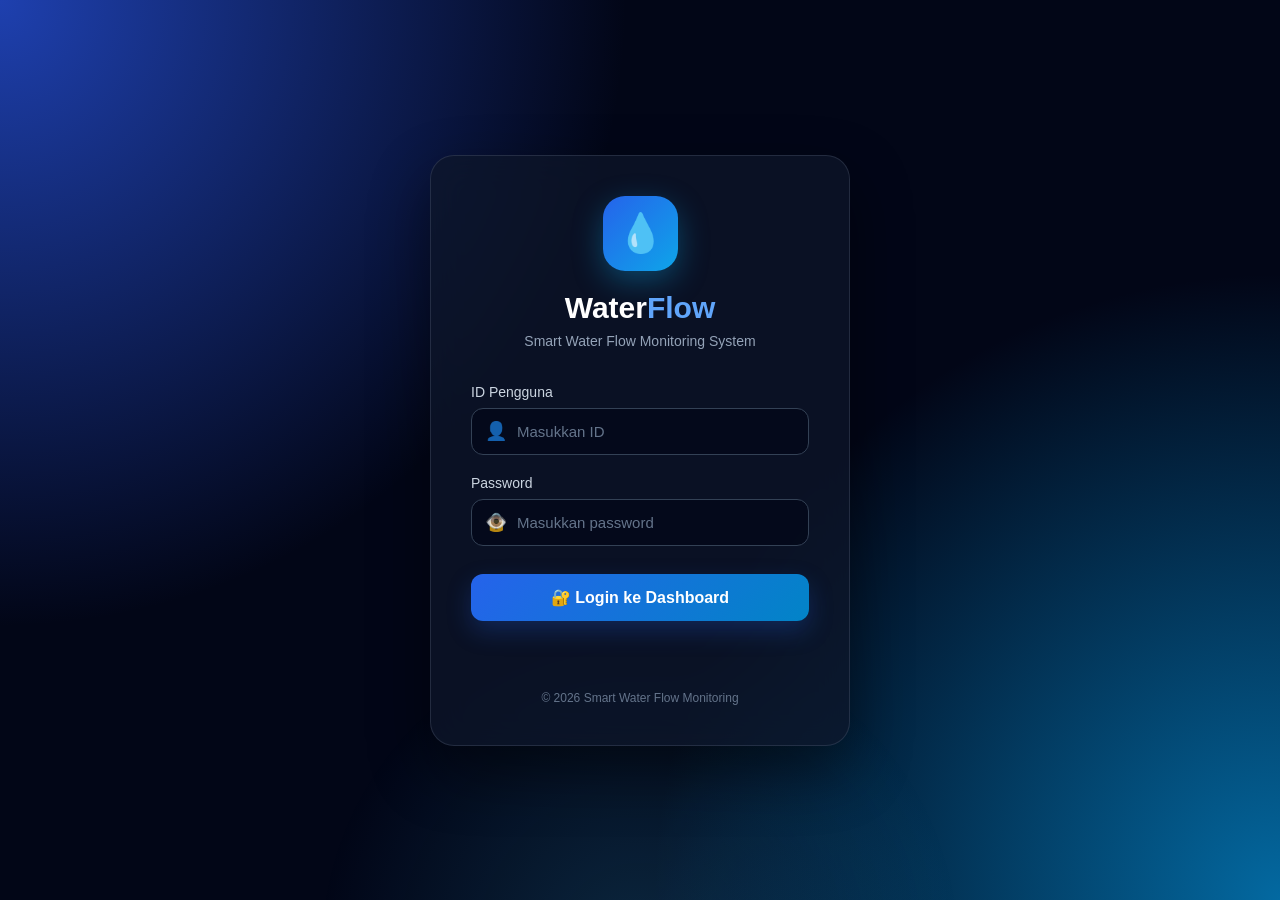
==== halaman.html @ d9dad4d0 "Add files via upload" ====
<!DOCTYPE html>
<html lang="id">

<head>

    <meta charset="UTF-8">

    <meta name="viewport"
          content="width=device-width, initial-scale=1.0">

    <title>login</title><link rel='stylesheet' href='style.css'></head>

    <style>

        * {
            margin: 0;
            padding: 0;
            box-sizing: border-box;
        }

        body {

            min-height: 100vh;

            font-family:
                "Segoe UI",
                Arial,
                sans-serif;

            background:
                radial-gradient(
                    circle at top left,
                    #1e40af,
                    transparent 40%
                ),
                radial-gradient(
                    circle at bottom right,
                    #0369a1,
                    transparent 40%
                ),
                #020617;

            color: white;

            display: flex;

            align-items: center;

            justify-content: center;

            overflow: hidden;

        }


        /* =========================
           BACKGROUND WATER
        ========================= */

        .water {

            position: fixed;

            width: 700px;

            height: 700px;

            border-radius: 50%;

            background:
                radial-gradient(
                    circle,
                    rgba(56,189,248,.18),
                    transparent 65%
                );

            bottom: -400px;

            left: 50%;

            transform: translateX(-50%);

            animation:
                waterMove 6s ease-in-out infinite;

        }

        @keyframes waterMove {

            0%,100% {

                transform:
                    translateX(-50%)
                    translateY(0);

            }

            50% {

                transform:
                    translateX(-50%)
                    translateY(-40px);

            }

        }


        /* =========================
           LOGIN CARD
        ========================= */

        .login-container {

            position: relative;

            width: 420px;

            max-width: 90%;

            padding: 40px;

            background:
                rgba(15,23,42,.72);

            border:
                1px solid
                rgba(148,163,184,.18);

            border-radius: 24px;

            backdrop-filter: blur(18px);

            -webkit-backdrop-filter: blur(18px);

            box-shadow:
                0 25px 60px
                rgba(0,0,0,.45);

            z-index: 2;

        }


        /* =========================
           LOGO
        ========================= */

        .logo {

            width: 75px;

            height: 75px;

            margin: 0 auto 20px;

            display: flex;

            align-items: center;

            justify-content: center;

            border-radius: 22px;

            background:
                linear-gradient(
                    135deg,
                    #2563eb,
                    #0ea5e9
                );

            font-size: 38px;

            box-shadow:
                0 10px 30px
                rgba(14,165,233,.35);

        }


        /* =========================
           TITLE
        ========================= */

        .title {

            text-align: center;

            font-size: 30px;

            font-weight: 700;

            margin-bottom: 8px;

        }

        .title span {

            color: #60a5fa;

        }

        .subtitle {

            text-align: center;

            color: #94a3b8;

            font-size: 14px;

            margin-bottom: 35px;

        }


        /* =========================
           INPUT
        ========================= */

        .input-group {

            margin-bottom: 20px;

        }

        .input-group label {

            display: block;

            color: #cbd5e1;

            font-size: 14px;

            margin-bottom: 8px;

        }

        .input-wrapper {

            position: relative;

        }

        .input-wrapper span {

            position: absolute;

            left: 14px;

            top: 50%;

            transform:
                translateY(-50%);

            font-size: 18px;

            opacity: .8;

        }

        .input-wrapper input {

            width: 100%;

            padding:
                14px
                45px
                14px
                45px;

            background:
                rgba(2,6,23,.65);

            border:
                1px solid
                #334155;

            border-radius: 12px;

            color: white;

            font-size: 15px;

            outline: none;

            transition: .25s;

        }

        .input-wrapper input::placeholder {

            color: #64748b;

        }

        .input-wrapper input:focus {

            border-color:
                #38bdf8;

            box-shadow:
                0 0 0 3px
                rgba(56,189,248,.1);

        }


        /* =========================
           PASSWORD BUTTON
        ========================= */

        .show-password {

            position: absolute;

            right: 14px;

            top: 50%;

            transform:
                translateY(-50%);

            cursor: pointer;

            color: #94a3b8;

            font-size: 17px;

        }

        .show-password:hover {

            color: white;

        }


        /* =========================
           LOGIN BUTTON
        ========================= */

        .login-button {

            width: 100%;

            padding: 14px;

            margin-top: 8px;

            border: none;

            border-radius: 12px;

            background:
                linear-gradient(
                    135deg,
                    #2563eb,
                    #0284c7
                );

            color: white;

            font-size: 16px;

            font-weight: 600;

            cursor: pointer;

            transition: .25s;

            box-shadow:
                0 10px 25px
                rgba(37,99,235,.25);

        }

        .login-button:hover {

            transform:
                translateY(-2px);

            box-shadow:
                0 15px 30px
                rgba(37,99,235,.35);

        }

        .login-button:active {

            transform:
                translateY(0);

        }


        /* =========================
           MESSAGE
        ========================= */

        #message {

            min-height: 22px;

            text-align: center;

            margin-top: 18px;

            font-size: 14px;

        }


        /* =========================
           FOOTER
        ========================= */

        .footer {

            text-align: center;

            margin-top: 30px;

            color: #64748b;

            font-size: 12px;

        }


        /* =========================
           RESPONSIVE
        ========================= */

        @media (max-width: 500px) {

            .login-container {

                padding: 30px 24px;

            }

            .title {

                font-size: 26px;

            }

        }

    </style>

</head>


<body>


    <!-- Background -->

    <div class="water"></div>


    <!-- LOGIN -->

    <div class="login-container">


        <div class="logo">

            💧

        </div>


        <h1 class="title">

            Water<span>Flow</span>

        </h1>


        <p class="subtitle">

            Smart Water Flow Monitoring System

        </p>


        <form id="loginForm">


            <!-- ID -->

            <div class="input-group">

                <label>
                    ID Pengguna
                </label>

                <div class="input-wrapper">

                    <span>👤</span>

                    <input
                        type="text"
                        id="username"
                        placeholder="Masukkan ID"
                        autocomplete="username"
                        required
                    >

                </div>

            </div>


            <!-- PASSWORD -->

            <div class="input-group">

                <label>
                    Password
                </label>

                <div class="input-wrapper">

                    <span>🔒</span>

                    <input
                        type="password"
                        id="password"
                        placeholder="Masukkan password"
                        autocomplete="current-password"
                        required
                    >

                    <span
                        class="show-password"
                        id="showPassword"
                        title="Tampilkan password"
                    >
                        👁️
                    </span>

                </div>

            </div>


            <!-- BUTTON -->

            <button
                type="submit"
                class="login-button"
            >

                🔐 Login ke Dashboard

            </button>


            <div id="message"></div>


        </form>


        <div class="footer">

            © 2026 Smart Water Flow Monitoring

        </div>


    </div>


    <script>


        /* =========================
           LOGIN
        ========================= */

        document
            .getElementById("loginForm")
            .addEventListener(
                "submit",
                function(event) {

                    event.preventDefault();


                    const username =
                        document
                        .getElementById("username")
                        .value
                        .trim();

                    const password =
                        document
                        .getElementById("password")
                        .value;

                    const message =
                        document
                        .getElementById("message");


                    if (
                        username === "teknisi" &&
                        password === "12345"
                    ) {

                        message.innerHTML =
                            "✅ Login berhasil...";

                        message.style.color =
                            "#22c55e";


                        setTimeout(
                            function() {

                                window.location.href =
                                    "./index.html";

                            },
                            600
                        );


                    } else {

                        message.innerHTML =
                            "❌ ID atau password salah.";

                        message.style.color =
                            "#ef4444";

                    }

                }
            );


        /* =========================
           SHOW PASSWORD
        ========================= */

        document
            .getElementById("showPassword")
            .addEventListener(
                "click",
                function() {

                    const password =
                        document
                        .getElementById("password");


                    if (
                        password.type ===
                        "password"
                    ) {

                        password.type =
                            "text";

                        this.textContent =
                            "🙈";

                    } else {

                        password.type =
                            "password";

                        this.textContent =
                            "👁️";

                    }

                }
            );


    </script>


</body>

</html>
---- style.css ----
/* =========================================================
   GLOBAL
========================================================= */

* {
    margin: 0;
    padding: 0;
    box-sizing: border-box;
}

body {
    font-family: "Segoe UI", Arial, sans-serif;
    background: #0f172a;
    color: #ffffff;
}

.layout {
    display: flex;
    min-height: 100vh;
}


/* =========================================================
   SIDEBAR
========================================================= */

.sidebar {
    width: 240px;
    background: #111827;
    padding: 20px;
    position: fixed;
    top: 0;
    bottom: 0;
    left: 0;
    overflow-y: auto;
}

.sidebar h2 {
    color: #60a5fa;
    margin-bottom: 25px;
}

.sidebar a {
    display: block;
    color: #cbd5e1;
    text-decoration: none;
    padding: 12px;
    border-radius: 8px;
    margin: 6px 0;
    transition: 0.25s;
}

.sidebar a:hover {
    background: #1e40af;
    color: #ffffff;
    transform: translateX(4px);
}

.sidebar a.active {
    background: #2563eb;
    color: #ffffff;
    box-shadow: 0 4px 12px rgba(37, 99, 235, 0.25);
}


/* =========================================================
   SIDEBAR AIRNAV BRAND
========================================================= */

.airnav-brand {
    background: #ffffff;
    border-radius: 14px;
    padding: 12px;
    margin-bottom: 18px;
    text-align: center;
}

.airnav-brand img {
    width: 150px;
    max-width: 100%;
    height: auto;
    display: block;
    margin: auto;
}

.waterflow-title {
    font-size: 20px;
    font-weight: 700;
    color: #60a5fa;
    padding: 8px 10px 15px;
}


/* =========================================================
   SIDEBAR FOOTER
========================================================= */

.sidebar-footer {
    position: absolute;
    bottom: 20px;
    left: 20px;
    right: 20px;
    padding-top: 15px;
    border-top: 1px solid #334155;
    color: #94a3b8;
    font-size: 12px;
    text-align: center;
    line-height: 1.5;
}

.sidebar-footer small {
    color: #64748b;
}


/* =========================================================
   CONTENT
========================================================= */

.content {
    margin-left: 240px;
    padding: 24px;
    width: calc(100% - 240px);
}

header {
    display: flex;
    justify-content: space-between;
    align-items: center;
    margin-bottom: 20px;
}


/* =========================================================
   MAIN HEADER
========================================================= */

.main-header {
    padding: 20px 24px;
    background: linear-gradient(
        135deg,
        #1e293b,
        #172554
    );
    border-radius: 16px;
    margin-bottom: 22px;
    border: 1px solid #334155;
    box-shadow: 0 8px 25px rgba(0, 0, 0, 0.15);
}

.company-title {
    font-size: 13px;
    letter-spacing: 2px;
    color: #60a5fa;
    font-weight: 700;
    margin-bottom: 5px;
}

.main-header h1 {
    margin: 0;
    font-size: 30px;
}

.main-header p {
    margin-top: 7px;
    color: #94a3b8;
}


/* =========================================================
   PAGE TITLE
========================================================= */

.page-title {
    font-size: 30px;
    margin-bottom: 6px;
}

.page-subtitle {
    color: #94a3b8;
    margin-bottom: 22px;
}


/* =========================================================
   SYSTEM STATUS
========================================================= */

.system-status {
    display: flex;
    align-items: center;
    gap: 9px;
    background: #052e16;
    border: 1px solid #166534;
    padding: 9px 15px;
    border-radius: 20px;
    color: #86efac;
    font-size: 13px;
    font-weight: 600;
}

.status-dot {
    width: 9px;
    height: 9px;
    background: #22c55e;
    border-radius: 50%;
    box-shadow: 0 0 10px #22c55e;
    animation: onlinePulse 1.5s infinite;
}

@keyframes onlinePulse {
    0%,
    100% {
        opacity: 1;
    }

    50% {
        opacity: 0.4;
    }
}


/* =========================================================
   BADGE
========================================================= */

.badge {
    background: #14532d;
    padding: 8px 16px;
    border-radius: 18px;
    color: #86efac;
}


/* =========================================================
   CARDS
========================================================= */

.cards {
    display: grid;
    grid-template-columns: repeat(
        auto-fit,
        minmax(220px, 1fr)
    );
    gap: 16px;
}

.card,
.panel {
    background: #1e293b;
    padding: 18px;
    border-radius: 14px;
    margin-bottom: 20px;
}

.card {
    transition: transform 0.2s ease,
        box-shadow 0.2s ease;
}

.card:hover {
    transform: translateY(-3px);
    box-shadow: 0 8px 25px rgba(0, 0, 0, 0.25);
}


/* =========================================================
   MONITORING CARD
========================================================= */

.monitoring-card {
    display: flex;
    align-items: center;
    gap: 18px;
    transition: 0.25s;
}

.monitoring-card:hover {
    transform: translateY(-3px);
    box-shadow: 0 8px 20px rgba(0, 0, 0, 0.18);
}

.card-icon {
    width: 58px;
    height: 58px;
    display: flex;
    align-items: center;
    justify-content: center;
    font-size: 30px;
    background: #172554;
    border-radius: 14px;
}

.monitoring-card h3 {
    color: #94a3b8;
    margin-bottom: 5px;
}

.monitoring-card h1 {
    margin: 0;
}

.card-description {
    color: #64748b;
    font-size: 12px;
}


/* =========================================================
   PANEL TITLE
========================================================= */

.panel-title {
    display: flex;
    justify-content: space-between;
    align-items: center;
    gap: 20px;
    margin-bottom: 20px;
}

.panel-title h2 {
    margin-bottom: 5px;
}

.panel-title p {
    color: #94a3b8;
    font-size: 13px;
}


/* =========================================================
   MODE PANEL
========================================================= */

.mode-panel {
    display: flex;
    justify-content: space-between;
    align-items: center;
    gap: 16px;
}

.mode-panel p {
    color: #94a3b8;
    margin-top: 6px;
}

.mode-controls {
    display: flex;
    gap: 8px;
}

.mode-button {
    border: 1px solid #475569;
    border-radius: 8px;
    padding: 9px 14px;
    background: #0f172a;
    color: #cbd5e1;
    cursor: pointer;
    font-weight: 600;
}

.mode-button.active {
    background: #2563eb;
    border-color: #3b82f6;
    color: #ffffff;
}


/* =========================================================
   FLOW INDICATOR
========================================================= */

.flow-indicator {
    padding: 9px 14px;
    border-radius: 20px;
    font-size: 13px;
    font-weight: 600;
}

.flow-indicator.on {
    background: #052e16;
    color: #86efac;
    border: 1px solid #166534;
}

.flow-indicator.off {
    background: #450a0a;
    color: #fca5a5;
    border: 1px solid #991b1b;
}


/* =========================================================
   WATER PIPE
========================================================= */

.pipe-container {
    display: flex;
    align-items: center;
    justify-content: center;
    gap: 0;
    padding: 40px 20px;
}

.equipment {
    text-align: center;
    min-width: 90px;
    color: #94a3b8;
    font-size: 12px;
    font-weight: 600;
}

.equipment-icon {
    font-size: 45px;
    margin-bottom: 5px;
}

.pipe {
    width: 55%;
    height: 32px;
    background: #0f172a;
    border: 4px solid #475569;
    border-radius: 20px;
    overflow: hidden;
    position: relative;
}

.water-flow {
    position: absolute;
    left: -100%;
    top: 0;
    width: 100%;
    height: 100%;

    background: repeating-linear-gradient(
        90deg,
        #38bdf8 0px,
        #38bdf8 20px,
        #0ea5e9 20px,
        #0ea5e9 40px
    );

    opacity: 0.2;
}

.water-flow.flow-active {
    opacity: 1;
    animation: waterMove 1s linear infinite;
}

@keyframes waterMove {
    from {
        left: -100%;
    }

    to {
        left: 100%;
    }
}


/* =========================================================
   OLD PIPE SUPPORT
========================================================= */

.pump,
.tank {
    font-size: 60px;
}

.pipe-line {
    width: 500px;
    height: 18px;
    background: #374151;
    border-radius: 20px;
    overflow: hidden;
    position: relative;
}


/* =========================================================
   CHART
========================================================= */

.chart-container {
    height: 350px;
    position: relative;
}

.chart-live {
    color: #4ade80;
    font-size: 12px;
    font-weight: 700;
    background: #052e16;
    border: 1px solid #166534;
    padding: 6px 12px;
    border-radius: 15px;
}


/* =========================================================
   DEVICE STATUS
========================================================= */

.device-grid {
    display: grid;
    grid-template-columns: repeat(
        auto-fit,
        minmax(180px, 1fr)
    );
    gap: 14px;
}

.device-box {
    background: #0f172a;
    border: 1px solid #334155;
    border-radius: 10px;
    padding: 16px;
}

.device-name {
    font-weight: 600;
    margin-bottom: 8px;
}

.device-online {
    color: #4ade80;
    font-size: 13px;
}

.device-table {
    width: 100%;
    border-collapse: collapse;
}

.device-table td {
    padding: 15px;
    border-bottom: 1px solid #374151;
}


/* =========================================================
   TABLE
========================================================= */

table {
    width: 100%;
    border-collapse: collapse;
}

th,
td {
    padding: 10px;
    border-bottom: 1px solid #334155;
    text-align: center;
}


/* =========================================================
   AIRNAV HEADER
========================================================= */

.airnav-header {
    display: flex;
    align-items: center;
    gap: 18px;
    background: #ffffff;
    color: #0f172a;
    padding: 15px 22px;
    border-radius: 14px;
    margin-bottom: 24px;
    box-shadow: 0 4px 15px rgba(0, 0, 0, 0.15);
}

.airnav-header img {
    width: 75px;
    height: 75px;
    object-fit: contain;
}

.airnav-info h2 {
    margin: 0;
    font-size: 22px;
    font-weight: 700;
}

.airnav-info p {
    margin: 4px 0 0;
    color: #64748b;
    font-size: 14px;
}


/* =========================================================
   FOOTER
========================================================= */

.dashboard-footer {
    text-align: center;
    color: #64748b;
    font-size: 12px;
    padding: 25px 0 10px;
}


/* =========================================================
   LOGIN
========================================================= */

.login-body {
    margin: 0;
    min-height: 100vh;
    display: flex;
    justify-content: center;
    align-items: center;
    background: #0f172a;
}

.login-container {
    width: 100%;
    max-width: 420px;
    padding: 20px;
}

.login-box {
    background: #1e293b;
    padding: 35px;
    border-radius: 18px;
    box-shadow: 0 15px 40px rgba(0, 0, 0, 0.35);
    text-align: center;
}

.login-logo {
    font-size: 55px;
    margin-bottom: 10px;
}

.login-box h1 {
    margin-bottom: 5px;
    color: #60a5fa;
}

.login-subtitle {
    color: #94a3b8;
    margin-bottom: 30px;
}

.login-input {
    text-align: left;
    margin-bottom: 18px;
}

.login-input label {
    display: block;
    margin-bottom: 7px;
    color: #cbd5e1;
}

.login-input input {
    width: 100%;
    padding: 12px;
    border: 1px solid #475569;
    border-radius: 8px;
    background: #0f172a;
    color: #ffffff;
    outline: none;
}

.login-input input:focus {
    border-color: #3b82f6;
}

#login-button {
    width: 100%;
    padding: 13px;
    margin-top: 8px;
    border: none;
    border-radius: 8px;
    background: #2563eb;
    color: #ffffff;
    font-size: 16px;
    font-weight: bold;
    cursor: pointer;
}

#login-button:hover {
    background: #1d4ed8;
}

#login-message {
    min-height: 20px;
    margin-top: 15px;
}


/* =========================================================
   RESPONSIVE
========================================================= */

@media (max-width: 700px) {

    .sidebar {
        width: 200px;
    }

    .content {
        margin-left: 200px;
        width: calc(100% - 200px);
    }

    .mode-panel {
        align-items: flex-start;
        flex-direction: column;
    }

    .mode-controls {
        width: 100%;
    }

    .mode-button {
        flex: 1;
    }

    .main-header {
        flex-direction: column;
        align-items: flex-start;
    }

    .pipe-container {
        flex-direction: column;
        gap: 15px;
    }

    .pipe {
        width: 80%;
    }

    .pipe-line {
        width: 80%;
    }
}
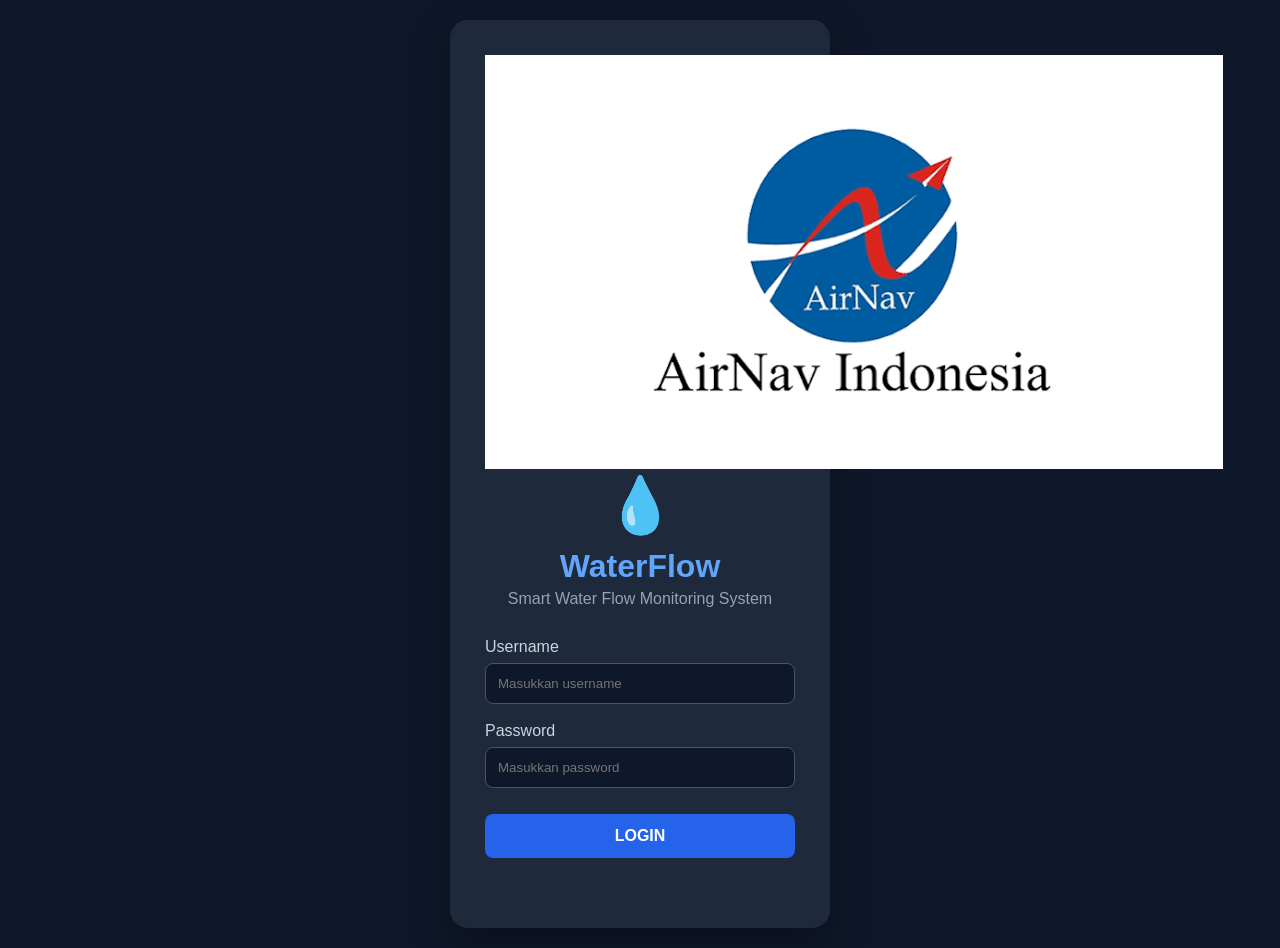
==== commit a1450b2e: "Update halaman.html" ====
--- a/halaman.html
+++ b/halaman.html
@@ -2,691 +2,108 @@
 <html lang="id">
 
 <head>
+    <meta charset="UTF-8">
+    <meta name="viewport" content="width=device-width, initial-scale=1.0">
 
-    <meta charset="UTF-8">
+    <title>Login - Smart Water Flow</title>
 
-    <meta name="viewport"
-          content="width=device-width, initial-scale=1.0">
-
-    <title>login</title><link rel='stylesheet' href='style.css'></head>
-
-    <style>
-
-        * {
-            margin: 0;
-            padding: 0;
-            box-sizing: border-box;
-        }
-
-        body {
-
-            min-height: 100vh;
-
-            font-family:
-                "Segoe UI",
-                Arial,
-                sans-serif;
-
-            background:
-                radial-gradient(
-                    circle at top left,
-                    #1e40af,
-                    transparent 40%
-                ),
-                radial-gradient(
-                    circle at bottom right,
-                    #0369a1,
-                    transparent 40%
-                ),
-                #020617;
-
-            color: white;
-
-            display: flex;
-
-            align-items: center;
-
-            justify-content: center;
-
-            overflow: hidden;
-
-        }
-
-
-        /* =========================
-           BACKGROUND WATER
-        ========================= */
-
-        .water {
-
-            position: fixed;
-
-            width: 700px;
-
-            height: 700px;
-
-            border-radius: 50%;
-
-            background:
-                radial-gradient(
-                    circle,
-                    rgba(56,189,248,.18),
-                    transparent 65%
-                );
-
-            bottom: -400px;
-
-            left: 50%;
-
-            transform: translateX(-50%);
-
-            animation:
-                waterMove 6s ease-in-out infinite;
-
-        }
-
-        @keyframes waterMove {
-
-            0%,100% {
-
-                transform:
-                    translateX(-50%)
-                    translateY(0);
-
-            }
-
-            50% {
-
-                transform:
-                    translateX(-50%)
-                    translateY(-40px);
-
-            }
-
-        }
-
-
-        /* =========================
-           LOGIN CARD
-        ========================= */
-
-        .login-container {
-
-            position: relative;
-
-            width: 420px;
-
-            max-width: 90%;
-
-            padding: 40px;
-
-            background:
-                rgba(15,23,42,.72);
-
-            border:
-                1px solid
-                rgba(148,163,184,.18);
-
-            border-radius: 24px;
-
-            backdrop-filter: blur(18px);
-
-            -webkit-backdrop-filter: blur(18px);
-
-            box-shadow:
-                0 25px 60px
-                rgba(0,0,0,.45);
-
-            z-index: 2;
-
-        }
-
-
-        /* =========================
-           LOGO
-        ========================= */
-
-        .logo {
-
-            width: 75px;
-
-            height: 75px;
-
-            margin: 0 auto 20px;
-
-            display: flex;
-
-            align-items: center;
-
-            justify-content: center;
-
-            border-radius: 22px;
-
-            background:
-                linear-gradient(
-                    135deg,
-                    #2563eb,
-                    #0ea5e9
-                );
-
-            font-size: 38px;
-
-            box-shadow:
-                0 10px 30px
-                rgba(14,165,233,.35);
-
-        }
-
-
-        /* =========================
-           TITLE
-        ========================= */
-
-        .title {
-
-            text-align: center;
-
-            font-size: 30px;
-
-            font-weight: 700;
-
-            margin-bottom: 8px;
-
-        }
-
-        .title span {
-
-            color: #60a5fa;
-
-        }
-
-        .subtitle {
-
-            text-align: center;
-
-            color: #94a3b8;
-
-            font-size: 14px;
-
-            margin-bottom: 35px;
-
-        }
-
-
-        /* =========================
-           INPUT
-        ========================= */
-
-        .input-group {
-
-            margin-bottom: 20px;
-
-        }
-
-        .input-group label {
-
-            display: block;
-
-            color: #cbd5e1;
-
-            font-size: 14px;
-
-            margin-bottom: 8px;
-
-        }
-
-        .input-wrapper {
-
-            position: relative;
-
-        }
-
-        .input-wrapper span {
-
-            position: absolute;
-
-            left: 14px;
-
-            top: 50%;
-
-            transform:
-                translateY(-50%);
-
-            font-size: 18px;
-
-            opacity: .8;
-
-        }
-
-        .input-wrapper input {
-
-            width: 100%;
-
-            padding:
-                14px
-                45px
-                14px
-                45px;
-
-            background:
-                rgba(2,6,23,.65);
-
-            border:
-                1px solid
-                #334155;
-
-            border-radius: 12px;
-
-            color: white;
-
-            font-size: 15px;
-
-            outline: none;
-
-            transition: .25s;
-
-        }
-
-        .input-wrapper input::placeholder {
-
-            color: #64748b;
-
-        }
-
-        .input-wrapper input:focus {
-
-            border-color:
-                #38bdf8;
-
-            box-shadow:
-                0 0 0 3px
-                rgba(56,189,248,.1);
-
-        }
-
-
-        /* =========================
-           PASSWORD BUTTON
-        ========================= */
-
-        .show-password {
-
-            position: absolute;
-
-            right: 14px;
-
-            top: 50%;
-
-            transform:
-                translateY(-50%);
-
-            cursor: pointer;
-
-            color: #94a3b8;
-
-            font-size: 17px;
-
-        }
-
-        .show-password:hover {
-
-            color: white;
-
-        }
-
-
-        /* =========================
-           LOGIN BUTTON
-        ========================= */
-
-        .login-button {
-
-            width: 100%;
-
-            padding: 14px;
-
-            margin-top: 8px;
-
-            border: none;
-
-            border-radius: 12px;
-
-            background:
-                linear-gradient(
-                    135deg,
-                    #2563eb,
-                    #0284c7
-                );
-
-            color: white;
-
-            font-size: 16px;
-
-            font-weight: 600;
-
-            cursor: pointer;
-
-            transition: .25s;
-
-            box-shadow:
-                0 10px 25px
-                rgba(37,99,235,.25);
-
-        }
-
-        .login-button:hover {
-
-            transform:
-                translateY(-2px);
-
-            box-shadow:
-                0 15px 30px
-                rgba(37,99,235,.35);
-
-        }
-
-        .login-button:active {
-
-            transform:
-                translateY(0);
-
-        }
-
-
-        /* =========================
-           MESSAGE
-        ========================= */
-
-        #message {
-
-            min-height: 22px;
-
-            text-align: center;
-
-            margin-top: 18px;
-
-            font-size: 14px;
-
-        }
-
-
-        /* =========================
-           FOOTER
-        ========================= */
-
-        .footer {
-
-            text-align: center;
-
-            margin-top: 30px;
-
-            color: #64748b;
-
-            font-size: 12px;
-
-        }
-
-
-        /* =========================
-           RESPONSIVE
-        ========================= */
-
-        @media (max-width: 500px) {
-
-            .login-container {
-
-                padding: 30px 24px;
-
-            }
-
-            .title {
-
-                font-size: 26px;
-
-            }
-
-        }
-
-    </style>
-
+    <link rel="stylesheet" href="style.css">
 </head>
 
-
-<body>
-
-
-    <!-- Background -->
-
-    <div class="water"></div>
-
-
-    <!-- LOGIN -->
+<body class="login-body">
 
     <div class="login-container">
 
+        <div class="login-box">
 
-        <div class="logo">
+            <img src="airnav-logo.png"
+                 alt="AirNav Indonesia"
+                 class="login-airnav-logo">
 
-            💧
+            <div class="login-logo">💧</div>
+
+            <h1>WaterFlow</h1>
+
+            <p class="login-subtitle">
+                Smart Water Flow Monitoring System
+            </p>
+
+            <div class="login-input">
+
+                <label for="username">
+                    Username
+                </label>
+
+                <input
+                    type="text"
+                    id="username"
+                    placeholder="Masukkan username"
+                >
+
+            </div>
+
+            <div class="login-input">
+
+                <label for="password">
+                    Password
+                </label>
+
+                <input
+                    type="password"
+                    id="password"
+                    placeholder="Masukkan password"
+                >
+
+            </div>
+
+            <button id="login-button">
+                LOGIN
+            </button>
+
+            <p id="login-message"></p>
 
         </div>
 
-
-        <h1 class="title">
-
-            Water<span>Flow</span>
-
-        </h1>
-
-
-        <p class="subtitle">
-
-            Smart Water Flow Monitoring System
-
-        </p>
-
-
-        <form id="loginForm">
-
-
-            <!-- ID -->
-
-            <div class="input-group">
-
-                <label>
-                    ID Pengguna
-                </label>
-
-                <div class="input-wrapper">
-
-                    <span>👤</span>
-
-                    <input
-                        type="text"
-                        id="username"
-                        placeholder="Masukkan ID"
-                        autocomplete="username"
-                        required
-                    >
-
-                </div>
-
-            </div>
-
-
-            <!-- PASSWORD -->
-
-            <div class="input-group">
-
-                <label>
-                    Password
-                </label>
-
-                <div class="input-wrapper">
-
-                    <span>🔒</span>
-
-                    <input
-                        type="password"
-                        id="password"
-                        placeholder="Masukkan password"
-                        autocomplete="current-password"
-                        required
-                    >
-
-                    <span
-                        class="show-password"
-                        id="showPassword"
-                        title="Tampilkan password"
-                    >
-                        👁️
-                    </span>
-
-                </div>
-
-            </div>
-
-
-            <!-- BUTTON -->
-
-            <button
-                type="submit"
-                class="login-button"
-            >
-
-                🔐 Login ke Dashboard
-
-            </button>
-
-
-            <div id="message"></div>
-
-
-        </form>
-
-
-        <div class="footer">
-
-            © 2026 Smart Water Flow Monitoring
-
-        </div>
-
-
     </div>
 
+<script>
 
-    <script>
+const loginButton = document.getElementById("login-button");
 
+loginButton.addEventListener("click", function () {
 
-        /* =========================
-           LOGIN
-        ========================= */
+    const username =
+        document.getElementById("username").value.trim();
 
-        document
-            .getElementById("loginForm")
-            .addEventListener(
-                "submit",
-                function(event) {
+    const password =
+        document.getElementById("password").value;
 
-                    event.preventDefault();
+    const message =
+        document.getElementById("login-message");
 
+    /*
+       LOGIN SEMENTARA
+       Bisa kita ganti nanti dengan Supabase Auth
+    */
 
-                    const username =
-                        document
-                        .getElementById("username")
-                        .value
-                        .trim();
+    if (username === "admin" && password === "admin123") {
 
-                    const password =
-                        document
-                        .getElementById("password")
-                        .value;
+        sessionStorage.setItem("waterflow_login", "true");
 
-                    const message =
-                        document
-                        .getElementById("message");
+        window.location.href = "index.html";
 
+    } else {
 
-                    if (
-                        username === "teknisi" &&
-                        password === "12345"
-                    ) {
+        message.textContent =
+            "❌ Username atau password salah.";
 
-                        message.innerHTML =
-                            "✅ Login berhasil...";
+        message.style.color = "#ef4444";
 
-                        message.style.color =
-                            "#22c55e";
+    }
 
+});
 
-                        setTimeout(
-                            function() {
-
-                                window.location.href =
-                                    "./index.html";
-
-                            },
-                            600
-                        );
-
-
-                    } else {
-
-                        message.innerHTML =
-                            "❌ ID atau password salah.";
-
-                        message.style.color =
-                            "#ef4444";
-
-                    }
-
-                }
-            );
-
-
-        /* =========================
-           SHOW PASSWORD
-        ========================= */
-
-        document
-            .getElementById("showPassword")
-            .addEventListener(
-                "click",
-                function() {
-
-                    const password =
-                        document
-                        .getElementById("password");
-
-
-                    if (
-                        password.type ===
-                        "password"
-                    ) {
-
-                        password.type =
-                            "text";
-
-                        this.textContent =
-                            "🙈";
-
-                    } else {
-
-                        password.type =
-                            "password";
-
-                        this.textContent =
-                            "👁️";
-
-                    }
-
-                }
-            );
-
-
-    </script>
-
+</script>
 
 </body>
-
-</html>+</html>
